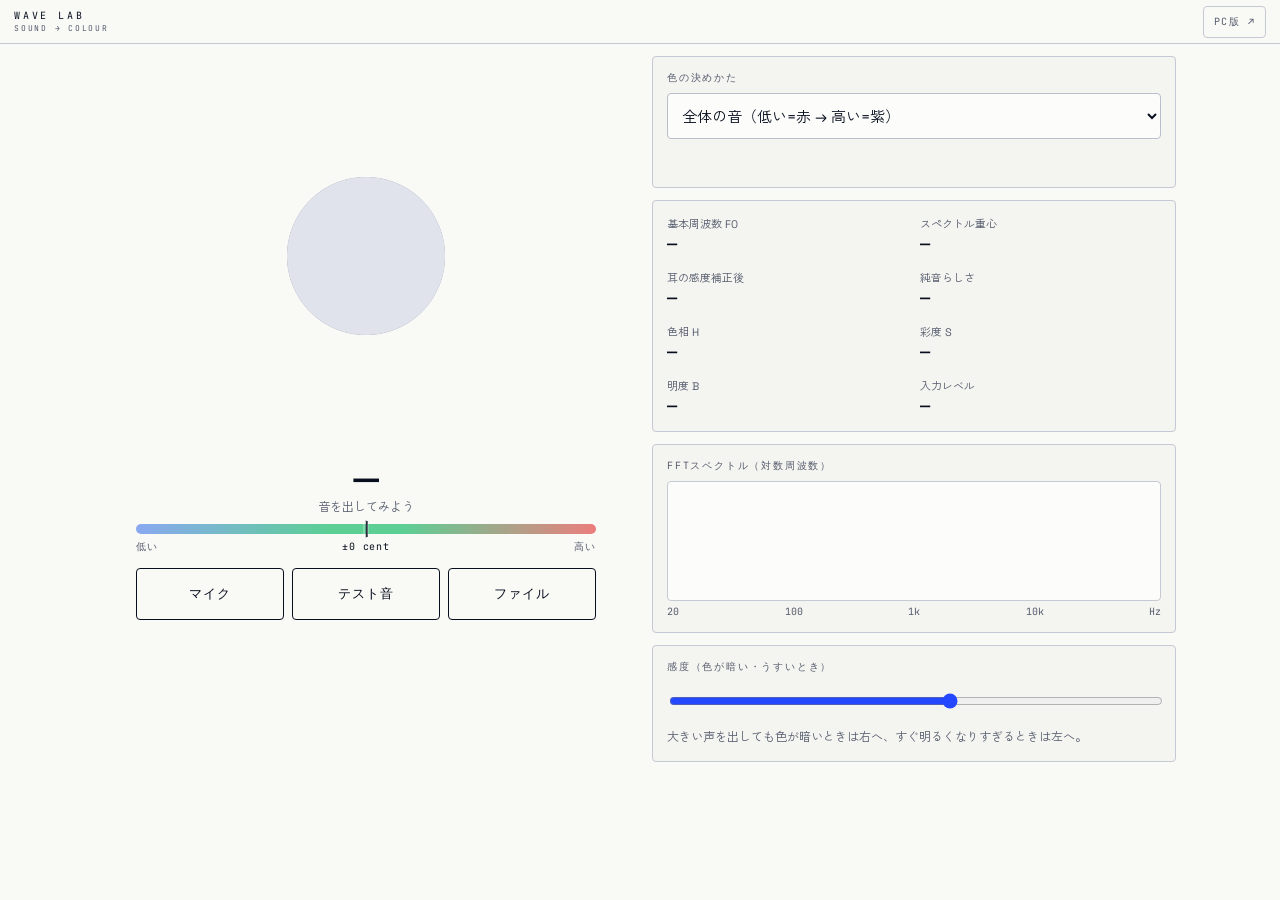
==== m.html @ b711b4cc "Add files via upload" ====
<!DOCTYPE html>
<html lang="ja">
<head>
<meta charset="utf-8">
<meta name="viewport" content="width=device-width, initial-scale=1, viewport-fit=cover">
<meta name="theme-color" content="#f9f9f6">
<title>WAVE LAB — スマホ版</title>
<link rel="preconnect" href="https://fonts.googleapis.com">
<link rel="preconnect" href="https://fonts.gstatic.com" crossorigin>
<link href="https://fonts.googleapis.com/css2?family=JetBrains+Mono:wght@400;500&family=Space+Grotesk:wght@400;500;600&family=Zen+Kaku+Gothic+New:wght@400;500;700&display=swap" rel="stylesheet">
<link rel="stylesheet" href="m.css">
</head>
<body>
<header class="bar">
  <div class="brand">WAVE LAB<small>SOUND → COLOUR</small></div>
  <a class="pc" href="./?pc=1">PC版 ↗</a>
</header>

<div class="layout">
  <!-- 左（縦持ちでは上）: 色の円・音名・音程のずれ・ボタン -->
  <section class="stage" aria-label="いまの音の色">
    <div class="orbwrap"><div id="orb" role="img" aria-label="音の色の円"></div></div>
    <div class="note"><span id="noteName">—</span><span id="noteSub">音を出してみよう</span></div>
    <div class="gauge" aria-label="音程のずれ">
      <div class="gtrack"><i class="tick"></i><div id="needle"></div></div>
      <div class="glabels"><span>低い</span><span id="centsTxt">±0 cent</span><span>高い</span></div>
    </div>
    <div class="actions">
      <button class="btn" id="btnMic">マイク</button>
      <button class="btn" id="btnTone">テスト音</button>
      <button class="btn" id="btnFile">ファイル</button>
      <input type="file" id="fileIn" accept="audio/*,.wav,.mp3,.m4a,.ogg,.flac,.aac" hidden>
    </div>
    <p class="msg" id="msg" role="status"></p>
  </section>

  <!-- 右（縦持ちでは下）: 色の決めかた・数値・スペクトル -->
  <section class="side" aria-label="くわしい数値">
    <div class="card">
      <label class="lbl" for="mapSel">色の決めかた</label>
      <select id="mapSel">
        <option value="audible">全体の音（低い=赤 → 高い=紫）</option>
        <option value="scale">音階（ドレミ→色相環）</option>
        <option value="whistle">笛の音（500〜2500 Hz）</option>
        <option value="voice">声の高さ（80〜500 Hz）</option>
      </select>
      <div class="strip" id="strip"><i id="stripMark"></i></div>
      <div class="stripl"><span id="stripL"></span><span id="stripR"></span></div>
    </div>

    <div class="card grid" id="metrics">
      <div><span>基本周波数 F0</span><b id="mF0">—</b></div>
      <div><span>スペクトル重心</span><b id="mCent">—</b></div>
      <div><span>耳の感度補正後</span><b id="mPhon">—</b></div>
      <div><span>純音らしさ</span><b id="mFlat">—</b></div>
      <div><span>色相 H</span><b id="mH">—</b></div>
      <div><span>彩度 S</span><b id="mS">—</b></div>
      <div><span>明度 B</span><b id="mB">—</b></div>
      <div><span>入力レベル</span><b id="mLv">—</b></div>
    </div>

    <div class="card">
      <div class="lbl">FFTスペクトル（対数周波数）</div>
      <canvas id="fftCv" height="120"></canvas>
      <div class="axis"><span>20</span><span>100</span><span>1k</span><span>10k</span><span>Hz</span></div>
    </div>

    <div class="card">
      <label class="lbl" for="sens">感度（色が暗い・うすいとき）<b id="sensV"></b></label>
      <input type="range" id="sens" min="60" max="130" step="1" value="100">
      <p class="hint">大きい声を出しても色が暗いときは右へ、すぐ明るくなりすぎるときは左へ。</p>
    </div>
  </section>
</div>

<script src="m.js"></script>
</body>
</html>
---- m.css ----
/* WAVE LAB スマホ版: Sound Beyond Hearing サイトと同じ配色・書体 */
:root {
  --background: hsl(60 20% 97%); --foreground: hsl(222 60% 7%); --card: hsl(60 16% 95%);
  --primary: hsl(230 100% 57%); --muted: hsl(222 12% 38%); --border: hsl(222 14% 80%); --input: hsl(222 14% 76%);
  --radius: .25rem;
  --spectral: linear-gradient(100deg, hsl(190 92% 44%), hsl(230 100% 57%) 26%, hsl(265 92% 60%) 52%, hsl(322 92% 56%) 76%, hsl(73 92% 56%));
  --sans: "Space Grotesk", "Zen Kaku Gothic New", system-ui, sans-serif; --mono: "JetBrains Mono", ui-monospace, monospace;
  --bar: 44px;
}
* { box-sizing: border-box; -webkit-tap-highlight-color: transparent; }
html, body { margin: 0; min-height: 100%; background: var(--background); color: var(--foreground); font-family: var(--sans); color-scheme: light; -webkit-text-size-adjust: 100%; }
.bar { position: sticky; top: 0; z-index: 5; height: var(--bar); display: flex; align-items: center; justify-content: space-between; padding: 0 max(14px, env(safe-area-inset-right)) 0 max(14px, env(safe-area-inset-left)); background: var(--background); border-bottom: 1px solid var(--border); }
.brand { font-family: var(--mono); font-size: 10px; letter-spacing: .28em; text-transform: uppercase; line-height: 1.4; }
.brand small { display: block; font-size: 8px; color: var(--muted); letter-spacing: .22em; }
.pc { font-family: var(--mono); font-size: 10px; letter-spacing: .14em; color: var(--muted); text-decoration: none; border: 1px solid var(--border); border-radius: var(--radius); padding: 8px 10px; }

.layout { padding: 0 max(14px, env(safe-area-inset-right)) max(24px, env(safe-area-inset-bottom)) max(14px, env(safe-area-inset-left)); }
.stage { padding: 14px 0 6px; }
.orbwrap { height: min(44vh, 80vw); display: grid; place-items: center; }
#orb { width: 100%; max-width: 100%; aspect-ratio: 1; border-radius: 50%; background: hsl(222 20% 90%); transform: scale(.4); max-height: 100%; width: auto; height: 100%; box-shadow: 0 0 0 1px var(--border) inset; will-change: transform, background-color; }
.note { display: flex; flex-direction: column; align-items: center; margin-top: 4px; min-height: 58px; }
#noteName { font-size: 34px; font-weight: 600; letter-spacing: .02em; line-height: 1.15; }
#noteSub { font-size: 12px; color: var(--muted); }
.gauge { margin: 8px auto 0; max-width: 460px; }
.gtrack { position: relative; height: 10px; border-radius: 5px; background: linear-gradient(90deg, hsl(222 80% 70%), hsl(150 55% 52%) 42%, hsl(150 55% 52%) 58%, hsl(0 75% 66%)); opacity: .85; }
.gtrack .tick { position: absolute; left: 50%; top: -3px; bottom: -3px; width: 2px; background: var(--foreground); }
#needle { position: absolute; top: -6px; width: 6px; height: 22px; margin-left: -3px; left: 50%; border-radius: 3px; background: var(--foreground); border: 2px solid var(--background); opacity: .25; }
.glabels { display: flex; justify-content: space-between; margin-top: 6px; font-family: var(--mono); font-size: 10px; letter-spacing: .08em; color: var(--muted); }
#centsTxt { color: var(--foreground); }
.actions { display: grid; grid-template-columns: repeat(3, 1fr); gap: 8px; margin: 14px auto 0; max-width: 460px; }
.btn { font-family: var(--mono); font-size: 13px; letter-spacing: .06em; min-height: 52px; color: var(--foreground); background: transparent; border: 1px solid var(--foreground); border-radius: var(--radius); cursor: pointer; display: flex; align-items: center; justify-content: center; gap: 8px; touch-action: manipulation; }
.btn:active { background: var(--foreground); color: var(--background); }
.btn.on { background: var(--primary); border-color: var(--primary); color: #fff; }
.btn.on::before { content: ""; width: 7px; height: 7px; border-radius: 50%; background: #fff; animation: pulse 1.4s ease-in-out infinite; }
@keyframes pulse { 50% { opacity: .3; } }
.msg { min-height: 18px; margin: 8px 0 0; text-align: center; font-size: 12px; color: var(--muted); }
.msg.err { color: hsl(0 70% 42%); }

.card { background: var(--card); border: 1px solid var(--border); border-radius: var(--radius); padding: 14px; margin-top: 12px; }
.lbl { display: flex; justify-content: space-between; font-family: var(--mono); font-size: 10px; letter-spacing: .18em; text-transform: uppercase; color: var(--muted); margin-bottom: 8px; }
select { width: 100%; font: inherit; font-size: 15px; min-height: 46px; padding: 0 10px; border: 1px solid var(--input); border-radius: var(--radius); background: #fcfcfa; color: var(--foreground); }
.strip { position: relative; height: 16px; margin-top: 14px; border-radius: 3px; }
.strip i { position: absolute; top: -6px; width: 0; height: 0; margin-left: -6px; border: 6px solid transparent; border-top: 8px solid var(--foreground); border-bottom: 0; opacity: 0; }
.stripl { display: flex; justify-content: space-between; margin-top: 4px; font-family: var(--mono); font-size: 10px; color: var(--muted); }
.grid { display: grid; grid-template-columns: 1fr 1fr; gap: 14px 12px; }
.grid span { display: block; font-size: 11px; color: var(--muted); margin-bottom: 2px; }
.grid b { font-family: var(--mono); font-size: 17px; font-weight: 500; }
canvas { display: block; width: 100%; height: 120px; background: #fcfcfa; border: 1px solid var(--border); border-radius: var(--radius); }
.axis { display: flex; justify-content: space-between; margin-top: 4px; font-family: var(--mono); font-size: 10px; color: var(--muted); }
input[type=range] { width: 100%; height: 34px; accent-color: var(--primary); }
.hint { margin: 4px 0 0; font-size: 12px; line-height: 1.7; color: var(--muted); }
.lbl b { font-weight: 500; color: var(--foreground); }

/* 横向き・低い画面: 左右2列にして、それぞれ縦にスクロール */
@media (orientation: landscape) and (max-height: 560px) {
  :root { --bar: 36px; }
  html, body { height: 100%; overflow: hidden; }
  .layout { display: grid; grid-template-columns: minmax(0, 1fr) minmax(0, 1fr); gap: 18px; height: calc(100dvh - var(--bar)); padding-bottom: 0; }
  .stage, .side { overflow-y: auto; min-height: 0; padding-bottom: 16px; -webkit-overflow-scrolling: touch; overscroll-behavior: contain; }
  .stage { padding-top: 6px; }
  .side { padding-top: 6px; }
  .side .card:first-child { margin-top: 0; }
  .orbwrap { height: min(40vh, 44vw); }
  #noteName { font-size: 26px; }
  .note { min-height: 44px; }
  .btn { min-height: 44px; font-size: 12px; }
  .brand small { display: none; }
}
@media (min-width: 900px) and (orientation: landscape) and (min-height: 561px) {
  .layout { display: grid; grid-template-columns: 1fr 1fr; gap: 24px; max-width: 1100px; margin: 0 auto; }
}
@media (prefers-reduced-motion: reduce) { .btn.on::before { animation: none; } }
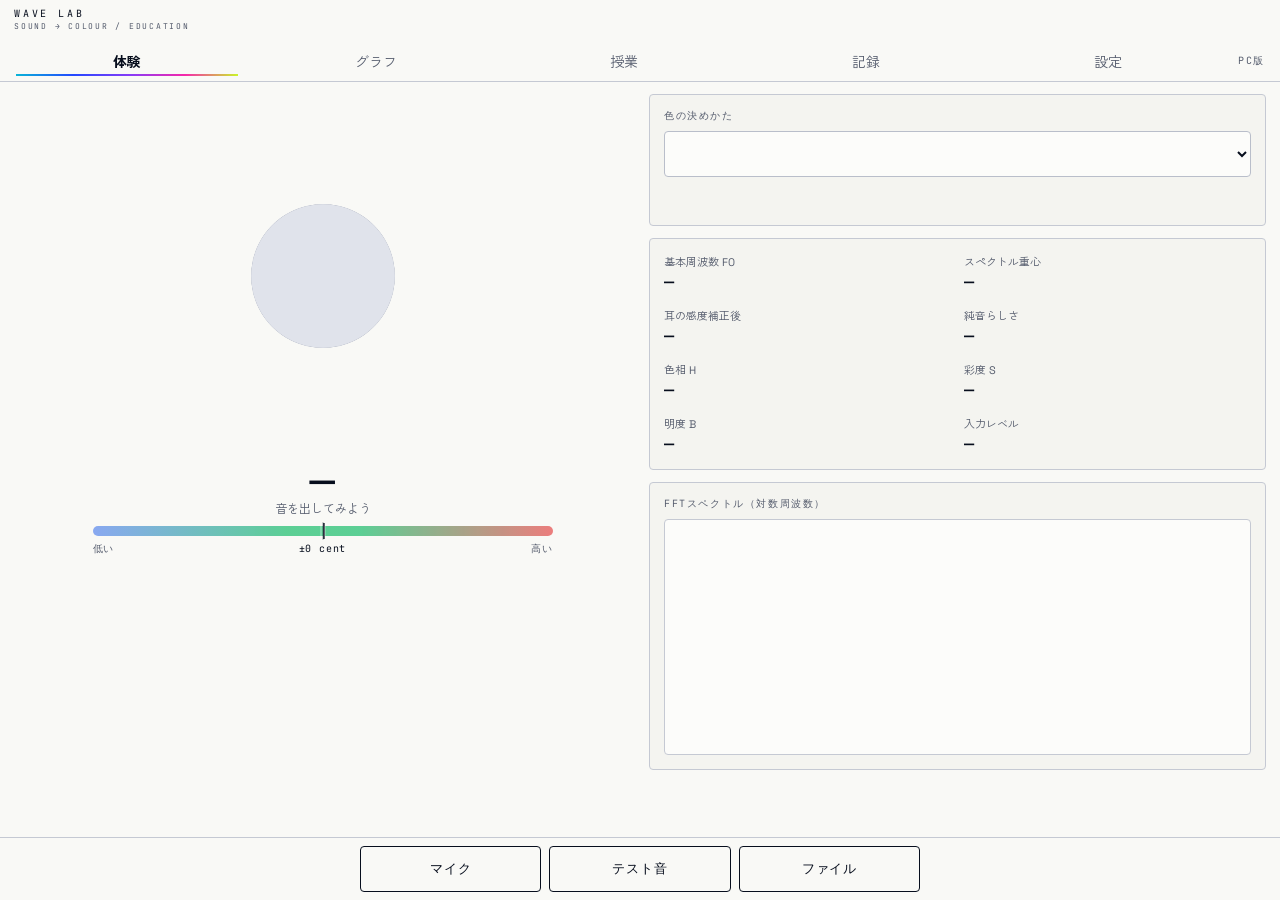
==== commit 29586778: "Add files via upload" ====
--- a/m.html
+++ b/m.html
@@ -12,42 +12,36 @@
 </head>
 <body>
 <header class="bar">
-  <div class="brand">WAVE LAB<small>SOUND → COLOUR</small></div>
-  <a class="pc" href="./?pc=1">PC版 ↗</a>
+  <div class="brand">WAVE LAB<small>SOUND → COLOUR / EDUCATION</small></div>
 </header>
+<nav class="tabs" id="tabs" aria-label="ページ">
+  <button data-p="home" class="active">体験</button>
+  <button data-p="graph">グラフ</button>
+  <button data-p="class">授業</button>
+  <button data-p="report">記録</button>
+  <button data-p="settings">設定</button>
+  <a class="pc" href="./?pc=1">PC版</a>
+</nav>
 
-<div class="layout">
-  <!-- 左（縦持ちでは上）: 色の円・音名・音程のずれ・ボタン -->
-  <section class="stage" aria-label="いまの音の色">
+<main id="pages">
+
+<!-- ================= 体験 ================= -->
+<section class="page layout2 active" id="p-home">
+  <div class="stage" aria-label="いまの音の色">
     <div class="orbwrap"><div id="orb" role="img" aria-label="音の色の円"></div></div>
     <div class="note"><span id="noteName">—</span><span id="noteSub">音を出してみよう</span></div>
     <div class="gauge" aria-label="音程のずれ">
       <div class="gtrack"><i class="tick"></i><div id="needle"></div></div>
       <div class="glabels"><span>低い</span><span id="centsTxt">±0 cent</span><span>高い</span></div>
     </div>
-    <div class="actions">
-      <button class="btn" id="btnMic">マイク</button>
-      <button class="btn" id="btnTone">テスト音</button>
-      <button class="btn" id="btnFile">ファイル</button>
-      <input type="file" id="fileIn" accept="audio/*,.wav,.mp3,.m4a,.ogg,.flac,.aac" hidden>
-    </div>
-    <p class="msg" id="msg" role="status"></p>
-  </section>
-
-  <!-- 右（縦持ちでは下）: 色の決めかた・数値・スペクトル -->
-  <section class="side" aria-label="くわしい数値">
+  </div>
+  <div class="side">
     <div class="card">
       <label class="lbl" for="mapSel">色の決めかた</label>
-      <select id="mapSel">
-        <option value="audible">全体の音（低い=赤 → 高い=紫）</option>
-        <option value="scale">音階（ドレミ→色相環）</option>
-        <option value="whistle">笛の音（500〜2500 Hz）</option>
-        <option value="voice">声の高さ（80〜500 Hz）</option>
-      </select>
+      <select id="mapSel" data-map></select>
       <div class="strip" id="strip"><i id="stripMark"></i></div>
       <div class="stripl"><span id="stripL"></span><span id="stripR"></span></div>
     </div>
-
     <div class="card grid" id="metrics">
       <div><span>基本周波数 F0</span><b id="mF0">—</b></div>
       <div><span>スペクトル重心</span><b id="mCent">—</b></div>
@@ -58,19 +52,128 @@
       <div><span>明度 B</span><b id="mB">—</b></div>
       <div><span>入力レベル</span><b id="mLv">—</b></div>
     </div>
-
     <div class="card">
       <div class="lbl">FFTスペクトル（対数周波数）</div>
-      <canvas id="fftCv" height="120"></canvas>
-      <div class="axis"><span>20</span><span>100</span><span>1k</span><span>10k</span><span>Hz</span></div>
+      <canvas id="cvHome" height="120"></canvas>
     </div>
+  </div>
+</section>
 
-    <div class="card">
-      <label class="lbl" for="sens">感度（色が暗い・うすいとき）<b id="sensV"></b></label>
-      <input type="range" id="sens" min="60" max="130" step="1" value="100">
-      <p class="hint">大きい声を出しても色が暗いときは右へ、すぐ明るくなりすぎるときは左へ。</p>
+<!-- ================= グラフ ================= -->
+<section class="page cols" id="p-graph">
+  <div class="card"><div class="lbl">FFTスペクトルと耳の感度</div><canvas id="cvFft" height="170"></canvas><p class="hint">黒い線は耳の感度（40 phon）。低い音と高すぎる音は、同じ音圧でも小さく聞こえます。</p></div>
+  <div class="card"><div class="lbl">等ラウドネス曲線（ISO 226）</div><canvas id="cvContour" height="230"></canvas><p class="hint">縦=音圧[dB SPL]。同じ線の上の音は、同じ大きさ(phon)に聞こえます。丸が今の音です。</p></div>
+  <div class="card"><div class="lbl">色の対応マップ（周波数 × phon → 色）</div><canvas id="cvMap" height="230"></canvas><p class="hint">横=周波数(→色相)、縦=大きさ[phon](→明度)。白い線と丸は、補正ありの色の軌跡です。</p></div>
+  <div class="card" id="hsb">
+    <div class="lbl">色の3つの要素（HSB）</div>
+    <div class="hsbrow"><div class="hl"><b>H 色相</b><span id="hsbH"></span></div><div class="strip" id="stH"><i></i></div><div class="stripl"><span id="stHL"></span><span id="stHR"></span></div></div>
+    <div class="hsbrow"><div class="hl"><b>S 彩度</b><span id="hsbS"></span></div><div class="strip" id="stS"><i></i></div><div class="stripl"><span>純音に近い（鮮やか）</span><span>ノイズ的（くすむ）</span></div></div>
+    <div class="hsbrow"><div class="hl"><b>B 明度</b><span id="hsbB"></span></div><div class="strip" id="stB"><i></i></div><div class="stripl"><span>0 phon（暗）</span><span>90 phon（明）</span></div></div>
+  </div>
+</section>
+
+<!-- ================= 授業 ================= -->
+<section class="page cols" id="p-class">
+  <div class="card">
+    <label class="lbl" for="clsMode">色相マッピングの切り替え</label>
+    <select id="clsMode"></select>
+    <div class="row2">
+      <select id="clsRef" aria-label="基準の音"><option value="440">A4 = 440 Hz</option><option value="442">A4 = 442 Hz</option><option value="443">A4 = 443 Hz</option><option value="415">A4 = 415 Hz</option></select>
+      <select id="clsTarget" aria-label="目標の音"></select>
     </div>
-  </section>
+    <div class="strip" id="clsStrip"><i></i></div>
+    <div class="stripl"><span id="clsL"></span><span id="clsR"></span></div>
+    <p class="hint">「好きなHzの範囲」は、設定ページで範囲を決めます。</p>
+  </div>
+  <div class="card"><div class="lbl">音程のずれ（基準音との差）</div><canvas id="cvTuner" height="300"></canvas></div>
+  <div class="card">
+    <div class="lbl">声・音の特徴（数値と色）</div>
+    <div id="voice" class="vrows"></div>
+    <div class="lbl" style="margin-top:14px">倍音の強さ（最大を0 dBとした相対値）</div>
+    <canvas id="cvHarm" height="130"></canvas>
+  </div>
+  <div class="card"><div class="lbl">倍音の位置（FFTスペクトル）</div><canvas id="cvHarmSpec" height="150"></canvas></div>
+  <div class="card wide"><div class="lbl">音程の軌跡（直近10秒。緑の帯=±10 cent）</div><canvas id="cvTrace" height="150"></canvas></div>
+</section>
+
+<!-- ================= 記録 ================= -->
+<section class="page cols" id="p-report">
+  <div class="card wide">
+    <div class="lbl">記録のようす</div>
+    <p class="stat" id="logStat">○ 停止中　0 点 / 0.0 秒</p>
+    <div class="btns">
+      <button class="btn" id="bCsvT">時系列CSV</button>
+      <button class="btn" id="bCsvS">スペクトルCSV</button>
+      <button class="btn" id="bPng">レポート画像</button>
+      <button class="btn ghost" id="bReset">記録をリセット</button>
+    </div>
+    <p class="hint">音を出している間、0.05秒ごとに自動で記録されます。ファイルは端末のダウンロードに保存されます。</p>
+  </div>
+  <div class="card"><div class="lbl">平均スペクトル（補正なし ／ 補正あり）</div><canvas id="cvAvg" height="190"></canvas></div>
+  <div class="card"><div class="lbl">色の対応マップと軌跡</div><canvas id="cvMapT" height="230"></canvas></div>
+  <div class="card" id="ncCard" style="display:none"><div class="lbl">ノイズ除去のしくみ</div><canvas id="cvNc" height="190"></canvas></div>
+  <div class="card wide"><div class="lbl">時間軸: 色の変化と、感じる大きさ[phon]</div><canvas id="cvTime" height="210"></canvas></div>
+</section>
+
+<!-- ================= 設定 ================= -->
+<section class="page cols" id="p-settings">
+  <div class="card">
+    <h3><span>01</span>色に対応させる周波数</h3>
+    <p class="hint">音の高さを、どの範囲で色に対応させるかを決めます。</p>
+    <select id="stMode"></select>
+    <select id="stPreset" style="margin-top:10px"></select>
+    <div id="freeBox">
+      <select id="stSrc" style="margin-top:10px"><option value="centroid">色を決める音: スペクトル重心（音の明るさ）</option><option value="f0">色を決める音: F0（基本周波数・音の高さ）</option></select>
+      <div class="sl"><label>下限の周波数<b id="vLow"></b></label><input type="range" id="sLow" min="0" max="1000" step="1"></div>
+      <div class="sl"><label>上限の周波数<b id="vHigh"></b></label><input type="range" id="sHigh" min="0" max="1000" step="1"></div>
+      <div class="sl"><label>開始の色相（0°=赤）<b id="vH0"></b></label><input type="range" id="sH0" min="0" max="360" step="1"></div>
+      <div class="sl"><label>色相の幅（270°=赤〜紫）<b id="vSpan"></b></label><input type="range" id="sSpan" min="30" max="360" step="1"></div>
+    </div>
+    <button class="btn wideb" id="bCalRange">音域を自動で合わせる（3秒）</button>
+  </div>
+
+  <div class="card">
+    <h3><span>02</span>音量・校正</h3>
+    <p class="hint">画面のphonは相対値です。色がうすい・暗いときは、大きめの声で「自動で合わせる」を押してください。</p>
+    <div class="sl"><label>音圧の校正（0 dBFS = ○○ dB SPL）<b id="vSpl"></b></label><input type="range" id="sSpl" min="40" max="140" step="1"></div>
+    <div class="sl"><label>スピーカー音量（再生・テスト音）<b id="vVol"></b></label><input type="range" id="sVol" min="0" max="1" step="0.01"></div>
+    <button class="btn wideb" id="bCalLevel">音量を自動で合わせる（3秒・大きめの声）</button>
+  </div>
+
+  <div class="card">
+    <h3><span>03</span>ノイズ除去</h3>
+    <p class="hint"><b>録音ファイル</b>は、音そのものから雑音を引きます。<b>マイク</b>は、静かにして登録した環境ノイズ（エアコン・外の音など）を、解析から引きます。</p>
+    <div class="sl"><label>除去の強さ（読み込んだ録音）<b id="vNr"></b></label><input type="range" id="sNr" min="0.5" max="4" step="0.1"></div>
+    <select id="stNrMode"><option value="auto">雑音の取り方: 自動（静かな部分）</option><option value="head">雑音の取り方: 冒頭0.5秒</option></select>
+    <div class="sl"><label>環境ノイズ除去の強さ（マイク）<b id="vEnv"></b></label><input type="range" id="sEnv" min="1" max="3" step="0.1"></div>
+    <div class="row2 btnrow"><button class="btn" id="bCalNoise">環境ノイズを登録（3秒・静かに）</button><button class="btn ghost" id="bEnvDel">削除</button></div>
+    <p class="hint" id="envState">環境ノイズ: 未登録</p>
+    <button class="btn wideb" id="bEnvToggle">環境ノイズ除去: OFF</button>
+  </div>
+
+  <div class="card">
+    <h3><span>04</span>表示</h3>
+    <p class="hint">低い音を細かく見たいときは「高」「最高」。反応は少しゆっくりになります。</p>
+    <select id="stFft"><option value="1024">FFTの細かさ: 標準（約47Hz刻み）</option><option value="4096" selected>FFTの細かさ: 高（約12Hz刻み）</option><option value="8192">FFTの細かさ: 最高（約6Hz刻み）</option></select>
+  </div>
+</section>
+</main>
+
+<!-- ================= 音の入り口（どのページでも使える） ================= -->
+<div class="dock" id="dock">
+  <p class="msg" id="msg" role="status"></p>
+  <div class="dockrow" id="dockFile" hidden>
+    <button class="mini" id="bPlay" aria-label="再生">再生</button>
+    <input type="range" id="seek" min="0" max="1000" value="0" aria-label="再生位置">
+    <span id="seekT">0:00</span>
+    <button class="mini" id="bNr">除去 ON</button>
+  </div>
+  <div class="dockrow actions">
+    <button class="btn" id="btnMic">マイク</button>
+    <button class="btn" id="btnTone">テスト音</button>
+    <button class="btn" id="btnFile">ファイル</button>
+    <input type="file" id="fileIn" accept="audio/*,.wav,.mp3,.m4a,.ogg,.flac,.aac" hidden>
+  </div>
 </div>
 
 <script src="m.js"></script>
--- a/m.css
+++ b/m.css
@@ -5,19 +5,29 @@
   --radius: .25rem;
   --spectral: linear-gradient(100deg, hsl(190 92% 44%), hsl(230 100% 57%) 26%, hsl(265 92% 60%) 52%, hsl(322 92% 56%) 76%, hsl(73 92% 56%));
   --sans: "Space Grotesk", "Zen Kaku Gothic New", system-ui, sans-serif; --mono: "JetBrains Mono", ui-monospace, monospace;
-  --bar: 44px;
+  --bar: 40px; --tabs: 42px; --dock: 80px;
 }
 * { box-sizing: border-box; -webkit-tap-highlight-color: transparent; }
 html, body { margin: 0; min-height: 100%; background: var(--background); color: var(--foreground); font-family: var(--sans); color-scheme: light; -webkit-text-size-adjust: 100%; }
-.bar { position: sticky; top: 0; z-index: 5; height: var(--bar); display: flex; align-items: center; justify-content: space-between; padding: 0 max(14px, env(safe-area-inset-right)) 0 max(14px, env(safe-area-inset-left)); background: var(--background); border-bottom: 1px solid var(--border); }
+.bar { height: var(--bar); display: flex; align-items: center; padding: 0 max(14px, env(safe-area-inset-left)); background: var(--background); }
 .brand { font-family: var(--mono); font-size: 10px; letter-spacing: .28em; text-transform: uppercase; line-height: 1.4; }
 .brand small { display: block; font-size: 8px; color: var(--muted); letter-spacing: .22em; }
-.pc { font-family: var(--mono); font-size: 10px; letter-spacing: .14em; color: var(--muted); text-decoration: none; border: 1px solid var(--border); border-radius: var(--radius); padding: 8px 10px; }
 
-.layout { padding: 0 max(14px, env(safe-area-inset-right)) max(24px, env(safe-area-inset-bottom)) max(14px, env(safe-area-inset-left)); }
+.tabs { position: sticky; top: 0; z-index: 6; display: flex; align-items: stretch; height: var(--tabs); background: var(--background); border-bottom: 1px solid var(--border); padding: 0 max(6px, env(safe-area-inset-left)); overflow-x: auto; scrollbar-width: none; }
+.tabs::-webkit-scrollbar { display: none; }
+.tabs button { position: relative; flex: 1 0 auto; min-width: 56px; border: 0; background: transparent; font: inherit; font-size: 14px; color: var(--muted); padding: 0 10px; cursor: pointer; touch-action: manipulation; }
+.tabs button.active { color: var(--foreground); font-weight: 600; }
+.tabs button.active::after { content: ""; position: absolute; left: 10px; right: 10px; bottom: 5px; height: 2px; background: var(--spectral); }
+.tabs .pc { flex: 0 0 auto; display: grid; place-items: center; padding: 0 10px; font-family: var(--mono); font-size: 10px; letter-spacing: .12em; color: var(--muted); text-decoration: none; }
+
+main { padding: 0 max(14px, env(safe-area-inset-right)) calc(var(--dock) + 18px) max(14px, env(safe-area-inset-left)); }
+.page { display: none; }
+.page.active { display: block; }
+
+/* ---- 体験 ---- */
 .stage { padding: 14px 0 6px; }
-.orbwrap { height: min(44vh, 80vw); display: grid; place-items: center; }
-#orb { width: 100%; max-width: 100%; aspect-ratio: 1; border-radius: 50%; background: hsl(222 20% 90%); transform: scale(.4); max-height: 100%; width: auto; height: 100%; box-shadow: 0 0 0 1px var(--border) inset; will-change: transform, background-color; }
+.orbwrap { height: min(40vh, 78vw); display: grid; place-items: center; }
+#orb { aspect-ratio: 1; height: 100%; border-radius: 50%; background: hsl(222 20% 90%); transform: scale(.4); box-shadow: 0 0 0 1px var(--border) inset; will-change: transform, background-color; }
 .note { display: flex; flex-direction: column; align-items: center; margin-top: 4px; min-height: 58px; }
 #noteName { font-size: 34px; font-weight: 600; letter-spacing: .02em; line-height: 1.15; }
 #noteSub { font-size: 12px; color: var(--muted); }
@@ -27,46 +37,88 @@
 #needle { position: absolute; top: -6px; width: 6px; height: 22px; margin-left: -3px; left: 50%; border-radius: 3px; background: var(--foreground); border: 2px solid var(--background); opacity: .25; }
 .glabels { display: flex; justify-content: space-between; margin-top: 6px; font-family: var(--mono); font-size: 10px; letter-spacing: .08em; color: var(--muted); }
 #centsTxt { color: var(--foreground); }
-.actions { display: grid; grid-template-columns: repeat(3, 1fr); gap: 8px; margin: 14px auto 0; max-width: 460px; }
-.btn { font-family: var(--mono); font-size: 13px; letter-spacing: .06em; min-height: 52px; color: var(--foreground); background: transparent; border: 1px solid var(--foreground); border-radius: var(--radius); cursor: pointer; display: flex; align-items: center; justify-content: center; gap: 8px; touch-action: manipulation; }
+
+/* ---- 共通の部品 ---- */
+.card { background: var(--card); border: 1px solid var(--border); border-radius: var(--radius); padding: 14px; margin-top: 12px; min-width: 0; }
+.card h3 { margin: 0 0 4px; font-size: 15px; font-weight: 600; }
+.card h3 span { font-family: var(--mono); font-size: 10px; letter-spacing: .22em; color: var(--primary); margin-right: 8px; }
+.lbl { display: flex; justify-content: space-between; font-family: var(--mono); font-size: 10px; letter-spacing: .16em; text-transform: uppercase; color: var(--muted); margin-bottom: 8px; }
+.hint { margin: 8px 0 0; font-size: 12px; line-height: 1.7; color: var(--muted); }
+.stat { margin: 0 0 12px; font-family: var(--mono); font-size: 13px; }
+select { width: 100%; font: inherit; font-size: 15px; min-height: 46px; padding: 0 10px; border: 1px solid var(--input); border-radius: var(--radius); background: #fcfcfa; color: var(--foreground); }
+.row2 { display: grid; grid-template-columns: 1fr 1fr; gap: 8px; margin-top: 10px; }
+.strip { position: relative; height: 16px; margin-top: 14px; border-radius: 3px; }
+.strip i { position: absolute; top: -9px; width: 0; height: 0; margin-left: -6px; border: 6px solid transparent; border-top: 8px solid var(--foreground); border-bottom: 0; opacity: 0; }
+.stripl { display: flex; justify-content: space-between; gap: 8px; margin-top: 4px; font-family: var(--mono); font-size: 10px; color: var(--muted); }
+.hsbrow { margin-top: 18px; }
+.hsbrow:first-of-type { margin-top: 6px; }
+.hl { display: flex; justify-content: space-between; gap: 8px; font-size: 13px; }
+.hl span { font-family: var(--mono); font-size: 11px; color: var(--muted); text-align: right; }
+.grid { display: grid; grid-template-columns: 1fr 1fr; gap: 14px 12px; }
+.grid span { display: block; font-size: 11px; color: var(--muted); margin-bottom: 2px; }
+.grid b { font-family: var(--mono); font-size: 17px; font-weight: 500; }
+canvas { display: block; width: 100%; background: #fcfcfa; border: 1px solid var(--border); border-radius: var(--radius); touch-action: pan-y; }
+.vrows > div { display: flex; justify-content: space-between; gap: 10px; padding: 7px 0; border-bottom: 1px solid var(--border); font-size: 13px; }
+.vrows span { color: var(--muted); font-size: 12px; }
+.vrows b { font-family: var(--mono); font-weight: 500; text-align: right; }
+.vrows i { display: inline-block; width: 12px; height: 12px; border-radius: 50%; margin-right: 6px; vertical-align: -1px; box-shadow: 0 0 0 1px var(--border); }
+
+.btn { font-family: var(--mono); font-size: 13px; letter-spacing: .06em; min-height: 48px; padding: 0 12px; color: var(--foreground); background: transparent; border: 1px solid var(--foreground); border-radius: var(--radius); cursor: pointer; display: flex; align-items: center; justify-content: center; gap: 8px; touch-action: manipulation; }
 .btn:active { background: var(--foreground); color: var(--background); }
+.btn.ghost { border-color: var(--border); color: var(--muted); }
 .btn.on { background: var(--primary); border-color: var(--primary); color: #fff; }
 .btn.on::before { content: ""; width: 7px; height: 7px; border-radius: 50%; background: #fff; animation: pulse 1.4s ease-in-out infinite; }
 @keyframes pulse { 50% { opacity: .3; } }
-.msg { min-height: 18px; margin: 8px 0 0; text-align: center; font-size: 12px; color: var(--muted); }
+.btns { display: grid; grid-template-columns: 1fr 1fr; gap: 8px; }
+.wideb { width: 100%; margin-top: 12px; }
+.btnrow { grid-template-columns: 1fr auto; margin-top: 12px; }
+.sl { margin-top: 14px; }
+.sl label { display: flex; justify-content: space-between; gap: 8px; font-size: 12px; font-weight: 500; margin-bottom: 2px; }
+.sl b { font-family: var(--mono); font-weight: 500; }
+input[type=range] { width: 100%; height: 34px; accent-color: var(--primary); margin: 0; }
+#freeBox { display: none; }
+
+/* ---- 音の入り口（下に固定） ---- */
+.dock { position: fixed; left: 0; right: 0; bottom: 0; z-index: 7; background: rgba(249,249,246,.96); backdrop-filter: blur(8px); border-top: 1px solid var(--border); padding: 8px max(12px, env(safe-area-inset-right)) max(8px, env(safe-area-inset-bottom)) max(12px, env(safe-area-inset-left)); }
+.msg { position: absolute; left: 0; right: 0; bottom: 100%; margin: 0; padding: 6px 14px; font-size: 12px; line-height: 1.5; text-align: center; color: var(--foreground); background: rgba(249,249,246,.94); border-top: 1px solid var(--border); display: none; }
+.msg.show { display: block; }
 .msg.err { color: hsl(0 70% 42%); }
+.dockrow { display: grid; grid-template-columns: repeat(3, 1fr); gap: 8px; max-width: 560px; margin: 0 auto; }
+.dockrow[hidden] { display: none; }
+#dockFile { grid-template-columns: auto 1fr auto auto; align-items: center; margin-bottom: 8px; }
+#dockFile #seekT { font-family: var(--mono); font-size: 11px; color: var(--muted); min-width: 36px; text-align: right; }
+.mini { font-family: var(--mono); font-size: 12px; min-height: 38px; padding: 0 12px; border: 1px solid var(--foreground); border-radius: var(--radius); background: transparent; color: var(--foreground); touch-action: manipulation; }
+.mini.on { background: var(--primary); border-color: var(--primary); color: #fff; }
+.mini.off { border-color: var(--border); color: var(--muted); }
+.dock .btn { min-height: 46px; }
 
-.card { background: var(--card); border: 1px solid var(--border); border-radius: var(--radius); padding: 14px; margin-top: 12px; }
-.lbl { display: flex; justify-content: space-between; font-family: var(--mono); font-size: 10px; letter-spacing: .18em; text-transform: uppercase; color: var(--muted); margin-bottom: 8px; }
-select { width: 100%; font: inherit; font-size: 15px; min-height: 46px; padding: 0 10px; border: 1px solid var(--input); border-radius: var(--radius); background: #fcfcfa; color: var(--foreground); }
-.strip { position: relative; height: 16px; margin-top: 14px; border-radius: 3px; }
-.strip i { position: absolute; top: -6px; width: 0; height: 0; margin-left: -6px; border: 6px solid transparent; border-top: 8px solid var(--foreground); border-bottom: 0; opacity: 0; }
-.stripl { display: flex; justify-content: space-between; margin-top: 4px; font-family: var(--mono); font-size: 10px; color: var(--muted); }
-.grid { display: grid; grid-template-columns: 1fr 1fr; gap: 14px 12px; }
-.grid span { display: block; font-size: 11px; color: var(--muted); margin-bottom: 2px; }
-.grid b { font-family: var(--mono); font-size: 17px; font-weight: 500; }
-canvas { display: block; width: 100%; height: 120px; background: #fcfcfa; border: 1px solid var(--border); border-radius: var(--radius); }
-.axis { display: flex; justify-content: space-between; margin-top: 4px; font-family: var(--mono); font-size: 10px; color: var(--muted); }
-input[type=range] { width: 100%; height: 34px; accent-color: var(--primary); }
-.hint { margin: 4px 0 0; font-size: 12px; line-height: 1.7; color: var(--muted); }
-.lbl b { font-weight: 500; color: var(--foreground); }
-
-/* 横向き・低い画面: 左右2列にして、それぞれ縦にスクロール */
-@media (orientation: landscape) and (max-height: 560px) {
-  :root { --bar: 36px; }
-  html, body { height: 100%; overflow: hidden; }
-  .layout { display: grid; grid-template-columns: minmax(0, 1fr) minmax(0, 1fr); gap: 18px; height: calc(100dvh - var(--bar)); padding-bottom: 0; }
-  .stage, .side { overflow-y: auto; min-height: 0; padding-bottom: 16px; -webkit-overflow-scrolling: touch; overscroll-behavior: contain; }
-  .stage { padding-top: 6px; }
-  .side { padding-top: 6px; }
-  .side .card:first-child { margin-top: 0; }
-  .orbwrap { height: min(40vh, 44vw); }
+/* ---- 広い画面（横向き・タブレット）は2列 ---- */
+@media (min-width: 700px) {
+  .cols.active { display: grid; grid-template-columns: 1fr 1fr; column-gap: 14px; align-items: start; }
+  .cols .card.wide { grid-column: 1 / -1; }
+  .layout2.active { display: grid; grid-template-columns: 1fr 1fr; gap: 18px; align-items: start; }
+  .layout2 .side .card:first-child { margin-top: 12px; }
+  .orbwrap { height: min(40vh, 40vw); }
+}
+/* 低い画面（スマホの横向き）: 上の帯を消して、場所を広げる */
+@media (max-height: 520px) {
+  :root { --bar: 0px; --tabs: 36px; --dock: 54px; }
+  .bar { display: none; }
+  .tabs button { font-size: 13px; }
+  .dock { padding-top: 6px; padding-bottom: max(6px, env(safe-area-inset-bottom)); }
+  .dock .btn { min-height: 40px; font-size: 12px; }
+  #dockFile { margin-bottom: 6px; }
+  .mini { min-height: 32px; }
+  .orbwrap { height: min(46vh, 40vw); }
   #noteName { font-size: 26px; }
   .note { min-height: 44px; }
-  .btn { min-height: 44px; font-size: 12px; }
-  .brand small { display: none; }
-}
-@media (min-width: 900px) and (orientation: landscape) and (min-height: 561px) {
-  .layout { display: grid; grid-template-columns: 1fr 1fr; gap: 24px; max-width: 1100px; margin: 0 auto; }
+  .card { margin-top: 10px; }
 }
 @media (prefers-reduced-motion: reduce) { .btn.on::before { animation: none; } }
+
+/* 横向きのスマホ: ボタンと再生バーを1行にまとめる */
+@media (max-height: 520px) and (min-width: 640px) {
+  .dock { display: flex; align-items: center; gap: 10px; }
+  .dock .actions { flex: 0 0 46%; max-width: none; margin: 0; }
+  #dockFile { flex: 1; margin: 0; order: 2; max-width: none; }
+}
